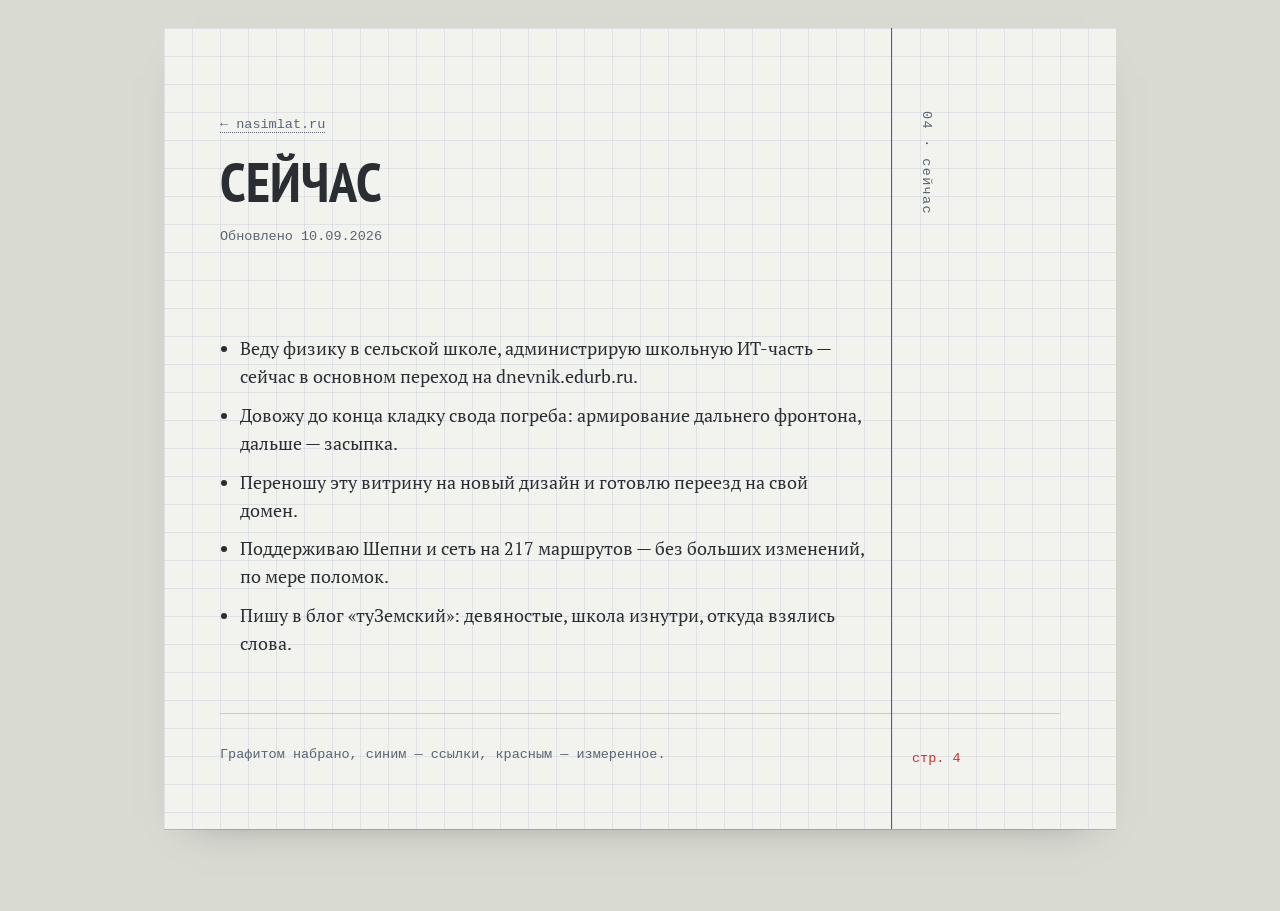
==== now.html @ b1d67aa6 "Redesign: направление A «Тетрадь до конца» Новая вёрстка index.html на дизайн-системе «тетрадь в кле" ====
<!DOCTYPE html>
<html lang="ru">
<head>
<meta charset="utf-8">
<meta name="viewport" content="width=device-width, initial-scale=1">
<title>Сейчас — Насим Латыпов</title>
<meta name="description" content="Чем занят Насим Латыпов прямо сейчас — коротко, с датой обновления.">
<link rel="icon" href="/favicon.svg" type="image/svg+xml">
<link rel="icon" href="/favicon.ico" sizes="48x48">
<link rel="apple-touch-icon" href="/apple-touch-icon.png">
<meta name="theme-color" content="#F2F3EE">
<link rel="preconnect" href="https://fonts.googleapis.com">
<link rel="preconnect" href="https://fonts.gstatic.com" crossorigin>
<link href="https://fonts.googleapis.com/css2?family=PT+Mono&family=PT+Sans+Narrow:wght@400;700&family=PT+Serif:ital,wght@0,400;0,700;1,400&display=swap" rel="stylesheet">
<link rel="stylesheet" href="style.css">
</head>
<body>
<main class="sheet">

  <header class="row row--first">
    <div class="body">
      <p class="back"><a href="index.html">← nasimlat.ru</a></p>
      <h1 class="h1--page" style="margin-top:14px">Сейчас</h1>
      <p class="meta" style="margin-top:14px">Обновлено 10.09.2026</p>
    </div>
    <div class="margin"><span class="side">04 · сейчас</span></div>
  </header>

  <section class="row" style="border-top:0">
    <div class="body">
      <ul style="margin:0;padding-left:1.1em">
        <li style="margin-bottom:.6em">Веду физику в сельской школе, администрирую школьную ИТ-часть — сейчас в основном переход на dnevnik.edurb.ru.</li>
        <li style="margin-bottom:.6em">Довожу до конца кладку свода погреба: армирование дальнего фронтона, дальше — засыпка.</li>
        <li style="margin-bottom:.6em">Переношу эту витрину на новый дизайн и готовлю переезд на свой домен.</li>
        <li style="margin-bottom:.6em">Поддерживаю Шепни и сеть на 217 маршрутов — без больших изменений, по мере поломок.</li>
        <li>Пишу в блог «туЗемский»: девяностые, школа изнутри, откуда взялись слова.</li>
      </ul>
    </div>
    <div class="margin"></div>
  </section>

  <footer class="row">
    <div class="body"><p class="meta">Графитом набрано, синим — ссылки, красным — измеренное.</p></div>
    <div class="margin"><span class="page-num">стр. 4</span></div>
  </footer>

</main>
</body>
</html>
---- style.css ----
/* nasimlat.ru — тетрадь. Шаг сетки 28px, поле измерений 168px (на мобильном 48px). */

:root {
  --unit: 28px;
  --paper: #F2F3EE;
  --desk: #D9DAD2;
  --ink: #2A2E33;
  --ink-mute: #5A6472;
  --link: #23407A;
  --mark: #C8342B;
  --rule: rgba(42, 46, 51, .2);
  --hair: rgba(42, 46, 51, .14);
  --cell: rgba(120, 133, 180, .15);
  --margin-col: 168px;
  --pad: 56px;
}

@media (prefers-color-scheme: dark) {
  :root {
    --paper: #22262B;
    --desk: #171A1E;
    --ink: #DCE0E4;
    --ink-mute: #9AA4B0;
    --link: #9FBBEE;
    --mark: #E2685C;
    --rule: rgba(220, 224, 228, .22);
    --hair: rgba(220, 224, 228, .14);
    --cell: rgba(150, 170, 220, .1);
  }
}

*, *::before, *::after { box-sizing: border-box; }

html { color-scheme: light dark; }

body {
  margin: 0;
  padding: var(--unit) 0 84px;
  background: var(--desk);
  color: var(--ink);
  font: 400 18px/28px "PT Serif", Georgia, serif;
  display: flex;
  justify-content: center;
}

a { color: var(--link); text-decoration: underline; text-decoration-thickness: 1px; text-underline-offset: 3px; }
a:hover { color: var(--mark); text-decoration-thickness: 2px; }
a:focus-visible { outline: 2px solid var(--mark); outline-offset: 3px; }

/* Лист */
.sheet {
  position: relative;
  width: 100%;
  max-width: 952px;
  padding: 0 var(--pad) var(--pad);
  background: var(--paper);
  background-image:
    repeating-linear-gradient(to right, var(--cell) 0 1px, transparent 1px var(--unit)),
    repeating-linear-gradient(to bottom, var(--cell) 0 1px, transparent 1px var(--unit));
  box-shadow: 0 1px 0 var(--rule), 0 18px 40px -30px rgba(42, 46, 51, .5);
}

/* Красная линия поля — не выключается на мобильном, поле сжимается */
.sheet::before {
  content: "";
  position: absolute;
  top: 0; bottom: 0;
  right: calc(var(--pad) + var(--margin-col));
  width: 1px;
  background: var(--mark);
}

/* Строка: колонка текста + поле измерений */
.row {
  display: grid;
  grid-template-columns: minmax(0, 1fr) var(--margin-col);
  border-top: 1px solid var(--rule);
}
.row > .body { padding: 27px var(--unit) var(--pad) 0; }
.row > .margin { padding: 27px 0 var(--pad) 20px; }
.row--open > .body { padding-bottom: 0; }

header.row, .row--first { border-top: 0; padding-top: var(--pad); }

/* Типографика */
h1 {
  margin: 0;
  font: 700 84px/84px "PT Sans Narrow", "Arial Narrow", sans-serif;
  text-transform: uppercase;
}
h1.h1--page { font-size: 56px; line-height: 56px; }
h2 {
  margin: 0 0 var(--unit);
  font: 700 15px/28px "PT Sans Narrow", "Arial Narrow", sans-serif;
  letter-spacing: .18em;
  text-transform: uppercase;
  color: var(--ink-mute);
}
h3 {
  margin: 0;
  font: 700 27px/28px "PT Sans Narrow", "Arial Narrow", sans-serif;
  text-transform: uppercase;
}
p { margin: 0; max-width: 34em; text-wrap: pretty; }
.lead { font-size: 21px; max-width: 22em; }
.meta { font: 400 13.5px/28px "PT Mono", monospace; color: var(--ink-mute); max-width: none; }
.measure { font: 400 15px/28px "PT Mono", monospace; color: var(--mark); }

/* breadcrumb на подстраницах */
.back { font: 400 13.5px/28px "PT Mono", monospace; }
.back a { color: var(--ink-mute); text-decoration: none; border-bottom: 1px dotted var(--ink-mute); }
.back a:hover { color: var(--mark); border-bottom-color: var(--mark); }

/* Надпись вдоль линии поля */
.side {
  writing-mode: vertical-rl;
  font: 400 13.5px/28px "PT Mono", monospace;
  letter-spacing: .1em;
  color: var(--ink-mute);
}
.side--mark { color: var(--mark); font-size: 15px; letter-spacing: .08em; }

/* Оглавление с отбивкой */
.toc { display: grid; }
.toc__item { display: flex; align-items: baseline; gap: 8px; min-height: var(--unit); }
.toc__item a {
  font: 400 20px/28px "PT Sans Narrow", "Arial Narrow", sans-serif;
  letter-spacing: .04em;
  text-transform: uppercase;
}
.toc__item span.toc__item { color: var(--ink); }
.toc__lead { flex: 1; border-bottom: 1px dotted rgba(42, 46, 51, .35); transform: translateY(-4px); }
.toc__num { font: 400 13.5px/28px "PT Mono", monospace; color: var(--ink-mute); }

/* Работы */
.works { display: grid; gap: var(--unit); }
.work--with-chart { display: grid; grid-template-columns: minmax(0, 1fr) 196px; gap: var(--unit); align-items: start; }

/* Крупное число */
.figure { border-bottom: 1px solid var(--mark); padding-top: var(--unit); display: flex; align-items: flex-end; gap: var(--unit); }
.figure__num { font: 700 196px/196px "PT Sans Narrow", "Arial Narrow", sans-serif; }
.figure__note { padding-bottom: 14px; font: 400 13.5px/28px "PT Mono", monospace; color: var(--ink-mute); }

/* Таблица «дано» */
.given { display: grid; grid-template-columns: 1fr 1fr; gap: 0 var(--unit); font: 400 15px/27px "PT Mono", monospace; }
.given div { display: flex; justify-content: space-between; border-bottom: 1px solid var(--hair); }
.given span { color: var(--ink-mute); }

/* Шаги вычисления */
.steps { display: grid; gap: var(--unit); font-family: "PT Mono", monospace; }
.steps__label { font-size: 15px; color: var(--ink-mute); }
.steps__math { font-size: 21px; line-height: 28px; }
.steps__math b { color: var(--mark); font-weight: 400; }

/* Список ссылок под заголовком (кейс, «написать») */
.linelist { display: flex; flex-wrap: wrap; gap: 28px; }
.linelist a {
  font: 400 27px/28px "PT Sans Narrow", "Arial Narrow", sans-serif;
  text-transform: uppercase;
}

/* Стек/команда моноширинным */
code { font: 400 .88em/1.5 "PT Mono", monospace; background: var(--hair); padding: .1em .35em; border-radius: 2px; }

svg { display: block; max-width: 100%; }

footer.row > .body, footer.row > .margin { padding-bottom: 0; }
footer .page-num { font: 400 13.5px/28px "PT Mono", monospace; color: var(--mark); }

@media (max-width: 720px) {
  :root { --margin-col: 48px; --pad: 20px; }
  body { padding-top: 0; }
  h1 { font-size: 42px; line-height: 42px; }
  h1.h1--page { font-size: 36px; line-height: 42px; }
  .figure__num { font-size: 84px; line-height: 84px; }
  .figure { flex-wrap: wrap; gap: 0; }
  .work--with-chart, .given, .row > .body { grid-template-columns: minmax(0, 1fr); }
  .row > .body { padding-right: 14px; padding-bottom: var(--unit); }
  .row > .margin { padding-left: 0; padding-bottom: var(--unit); }
  .toc__item a { line-height: 44px; font-size: 24px; }
}

@media (prefers-reduced-motion: reduce) {
  * { animation: none !important; transition: none !important; }
}

@media print {
  body { background: #fff; padding: 0; }
  .sheet { box-shadow: none; background-image: none; max-width: none; }
}
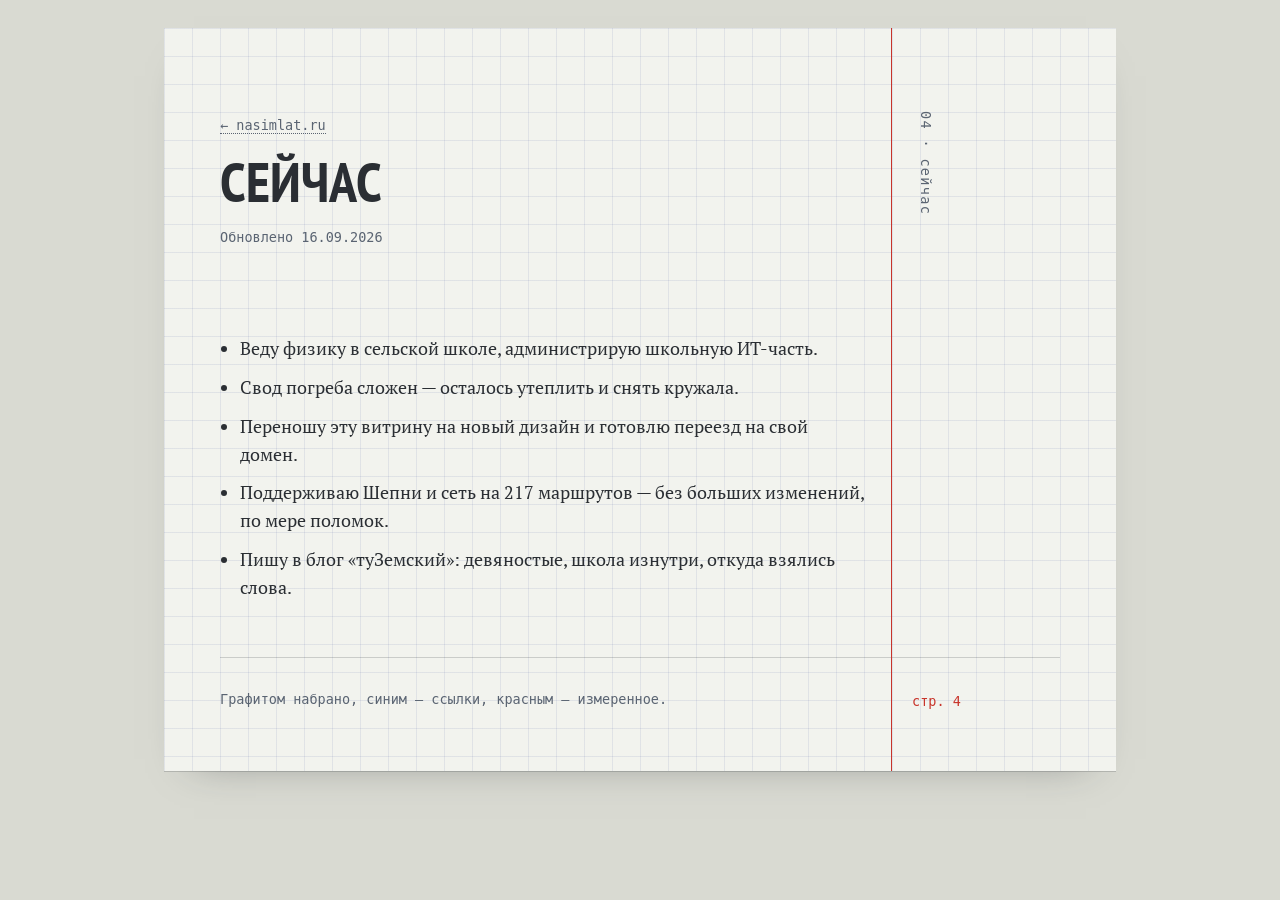
==== commit b9926862: "now.html: обновить пункты и дату по авторской правке Убрать пункт про переход на dnevnik.edurb.ru (н" ====
--- a/now.html
+++ b/now.html
@@ -21,7 +21,7 @@
     <div class="body">
       <p class="back"><a href="index.html">← nasimlat.ru</a></p>
       <h1 class="h1--page" style="margin-top:14px">Сейчас</h1>
-      <p class="meta" style="margin-top:14px">Обновлено 10.09.2026</p>
+      <p class="meta" style="margin-top:14px">Обновлено 16.09.2026</p>
     </div>
     <div class="margin"><span class="side">04 · сейчас</span></div>
   </header>
@@ -29,8 +29,8 @@
   <section class="row" style="border-top:0">
     <div class="body">
       <ul style="margin:0;padding-left:1.1em">
-        <li style="margin-bottom:.6em">Веду физику в сельской школе, администрирую школьную ИТ-часть — сейчас в основном переход на dnevnik.edurb.ru.</li>
-        <li style="margin-bottom:.6em">Довожу до конца кладку свода погреба: армирование дальнего фронтона, дальше — засыпка.</li>
+        <li style="margin-bottom:.6em">Веду физику в сельской школе, администрирую школьную ИТ-часть.</li>
+        <li style="margin-bottom:.6em">Свод погреба сложен — осталось утеплить и снять кружала.</li>
         <li style="margin-bottom:.6em">Переношу эту витрину на новый дизайн и готовлю переезд на свой домен.</li>
         <li style="margin-bottom:.6em">Поддерживаю Шепни и сеть на 217 маршрутов — без больших изменений, по мере поломок.</li>
         <li>Пишу в блог «туЗемский»: девяностые, школа изнутри, откуда взялись слова.</li>
